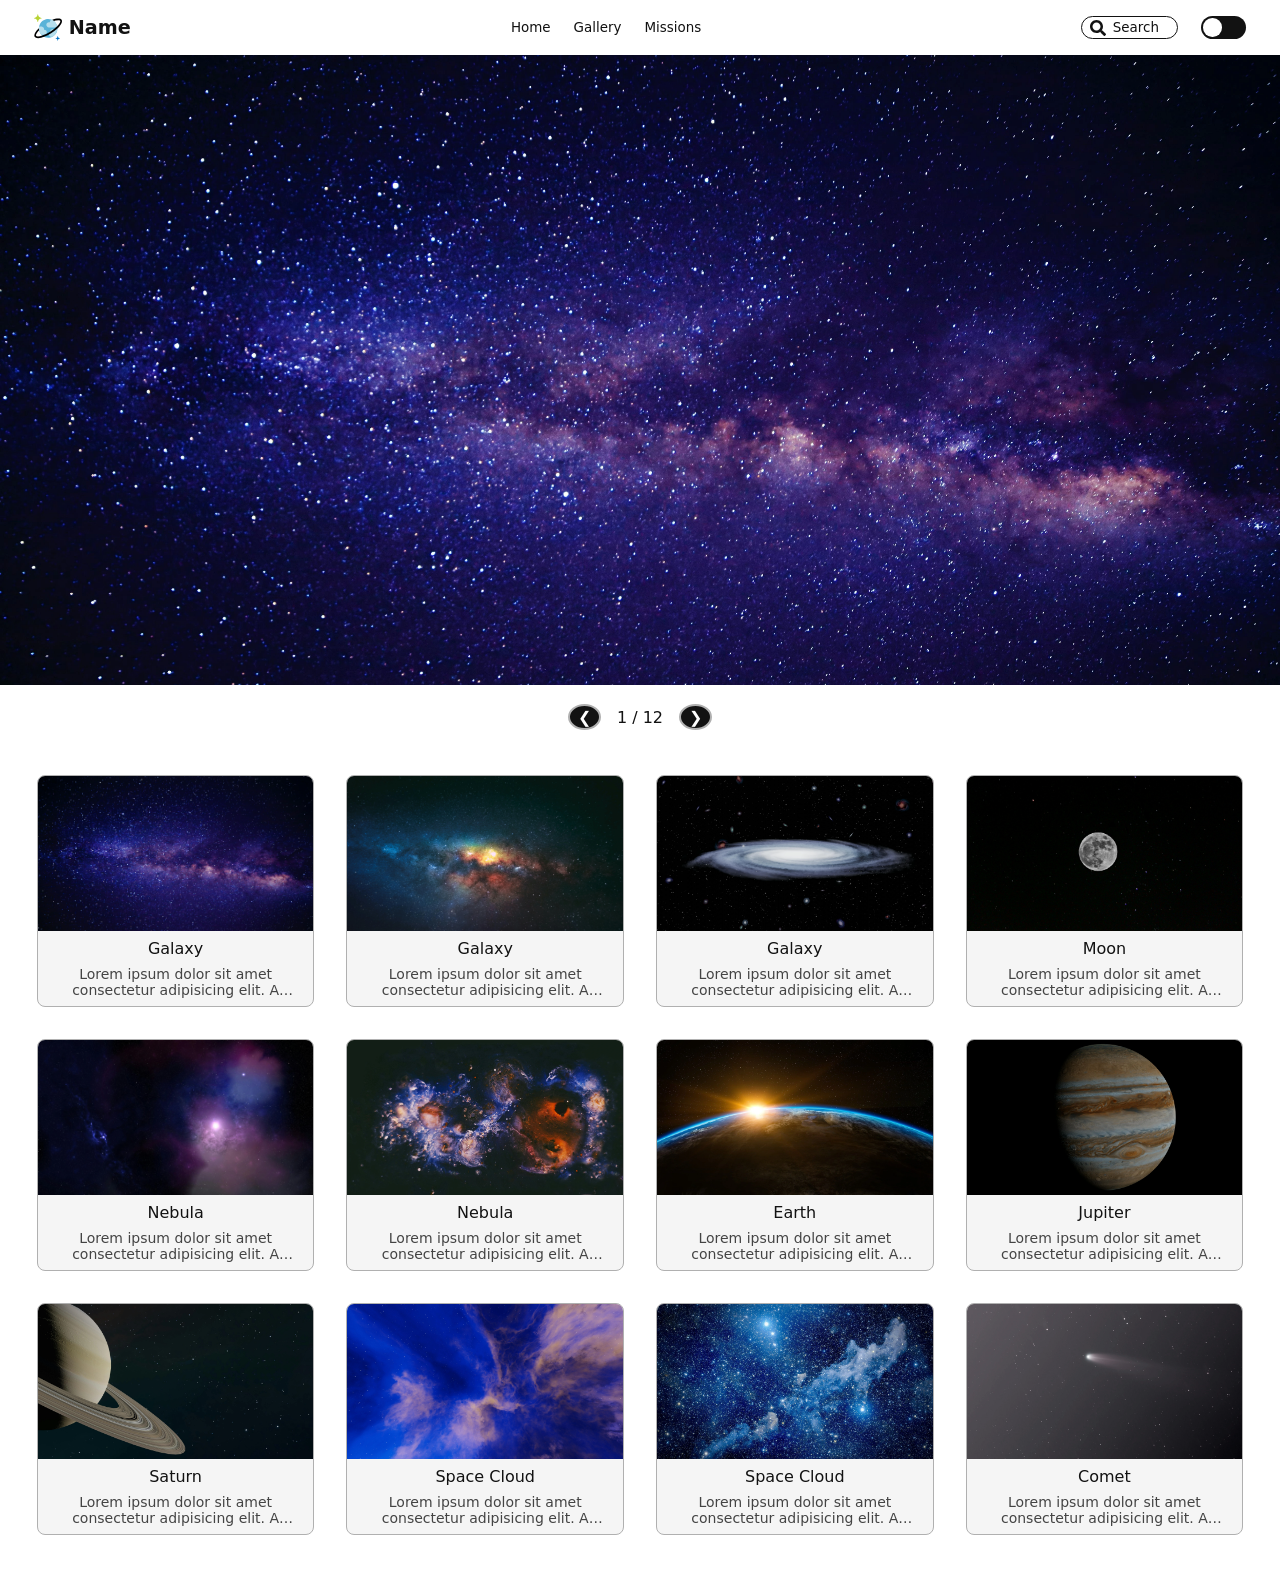
==== pages/gallery.html @ d48045e4 "Initial Commit" ====
<!DOCTYPE html>
<html lang="en">

<head>
    <meta charset="UTF-8">
    <meta name="viewport" content="width=device-width, initial-scale=1.0">
    <link rel="stylesheet" href="../style/style.css">
    <link rel="stylesheet" href="../navbar/ham_menu.css">
    <link rel="stylesheet" href="../navbar/search_bar.css">
    <link rel="stylesheet" href="../navbar/search_result.css">
    <link rel="stylesheet" href="../theme/switch_theme.css">
    <link rel="stylesheet" href="../navbar/navbar.css">
    <link rel="stylesheet" href="../slide_show/slide_show.css">
    <link rel="stylesheet" href="../image_grid/image_grid.css">
    <link rel="stylesheet" href="../image_grid/gallery_modal.css">
    <title>CosmosCraft - Gallery</title>
    <link rel="icon" type="image/x-icon" href="../img/icon/cosmos.svg">
</head>

<body>
    <nav>
        <!-- Hamburger Menu Button (left) -->
        <button class="menu-toggle" id="menuToggle">
            <div class="hamburger"></div>
        </button>

        <!-- Brand / Logo (center) -->
        <div class="nav-left">
            <ul>
                <li>
                    <a href="index.html">
                        <img src="../img/icon/cosmos.svg" alt="logo" class="brand-logo">
                    </a>
                    <span>
                        <a href="index.html">Name</a>
                    </span>
                </li>
            </ul>
        </div>

        <!-- Navigation Links (collapsible centre menu) -->
        <div class="nav-center">
            <ul>
                <li><a href="index.html">Home</a></li>
                <li><a href="gallery.html">Gallery</a></li>
                <li><a href="missions.html">Missions</a></li>
            </ul>
        </div>

        <!-- Search / Theme (right) -->
        <div class="nav-right">
            <ul>
                <li class="search-container">
                    <div class="search-box" id="searchBox">
                        <div class="search-icon"></div>
                        <span class="search-label">Search</span>
                        <input type="text" id="searchInput" placeholder="Search..." autocomplete="off">
                        <button class="cancel" id="cancelBtn"></button>
                    </div>
                    <!-- Dropdown results -->
                    <div class="search-results" id="searchResults"></div>
                </li>
                <li>
                    <button class="theme-toggle" id="themeToggle">
                        <div class="toggle-circle"></div>
                    </button>
                </li>
            </ul>
        </div>
    </nav>

    <!-- Slideshow -->
    <div class="slideshow-container">
        <img src="../img/galaxy (2).webp" alt="image">
        <img src="../img/galaxy (3).webp" alt="image">
        <img src="../img/galaxy.webp" alt="image">
        <img src="../img/moon.webp" alt="image">
        <img src="../img/nebula (2).webp" alt="image">
        <img src="../img/nebula.webp" alt="image">
        <img src="../img/planet-earth.webp" alt="image">
        <img src="../img/planet-jupiter.webp" alt="image">
        <img src="../img/planet-saturn.webp" alt="image">
        <img src="../img/space-cloud (2).webp" alt="image">
        <img src="../img/space-cloud.webp" alt="image">
        <img src="../img/comet.webp" alt="image">
    </div>
    <div class="nav-controls">
        <button class="arrow">&#10094;</button>
        <div class="counter"></div>
        <button class="arrow">&#10095;</button>
    </div>
    </div>

    <!-- Gallery Boxes -->
    <div class="gallery-container">
        <div class="gallery-box" data-title="Galaxy" data-tags="space galaxy milky way stars">
            <div class="gallery-box-image">
                <img src="../img/galaxy (2).webp" alt="image" class="image-area">
            </div>
            <div class="gallery-box-text">
                <h3>Galaxy</h3>
                <p class="text-area">Lorem ipsum dolor sit amet consectetur adipisicing elit. A deserunt perspiciatis
                    voluptatum ex pariatur ratione quia, veritatis optio voluptas aliquid fugiat ducimus iste debitis
                    nostrum explicabo dolorem doloribus corrupti voluptates accusantium assumenda autem exercitationem
                    voluptatem. Porro, asperiores perspiciatis itaque, praesentium accusamus quae quam corporis
                    assumenda optio omnis veritatis architecto laboriosam. Lorem ipsum dolor sit amet consectetur
                    adipisicing elit. A deserunt perspiciatis
                    voluptatum ex pariatur ratione quia, veritatis optio voluptas aliquid fugiat ducimus iste debitis
                    nostrum explicabo dolorem doloribus corrupti voluptates accusantium assumenda autem exercitationem
                    voluptatem. Porro, asperiores perspiciatis itaque, praesentium accusamus quae quam corporis
                    assumenda optio omnis veritatis architecto laboriosam.</p>
            </div>
        </div>
        <div class="gallery-box" data-title="Galaxy" data-tags="space galaxy milky way stars">
            <div class="gallery-box-image">
                <img src="../img/galaxy (3).webp" alt="image" class="image-area">
            </div>
            <div class="gallery-box-text">
                <h3>Galaxy</h3>
                <p class="text-area">Lorem ipsum dolor sit amet consectetur adipisicing elit. A deserunt perspiciatis
                    voluptatum ex pariatur ratione quia, veritatis optio voluptas aliquid fugiat ducimus iste debitis
                    nostrum explicabo dolorem doloribus corrupti voluptates accusantium assumenda autem exercitationem
                    voluptatem. Porro, asperiores perspiciatis itaque, praesentium accusamus quae quam corporis
                    assumenda optio omnis veritatis architecto laboriosam.</p>
            </div>
        </div>
        <div class="gallery-box" data-title="Galaxy" data-tags="space galaxy milky way stars">
            <div class="gallery-box-image">
                <img src="../img/galaxy.webp" alt="image" class="image-area">
            </div>
            <div class="gallery-box-text">
                <h3>Galaxy</h3>
                <p class="text-area">Lorem ipsum dolor sit amet consectetur adipisicing elit. A deserunt perspiciatis
                    voluptatum ex pariatur ratione quia, veritatis optio voluptas aliquid fugiat ducimus iste debitis
                    nostrum explicabo dolorem doloribus corrupti voluptates accusantium assumenda autem exercitationem
                    voluptatem. Porro, asperiores perspiciatis itaque, praesentium accusamus quae quam corporis
                    assumenda optio omnis veritatis architecto laboriosam. Lorem ipsum dolor sit amet consectetur
                    adipisicing elit. A deserunt perspiciatis
                    voluptatum ex pariatur ratione quia, veritatis optio voluptas aliquid fugiat ducimus iste debitis
                    nostrum explicabo dolorem doloribus corrupti voluptates accusantium assumenda autem exercitationem
                    voluptatem. Porro, asperiores perspiciatis itaque, praesentium accusamus quae quam corporis
                    assumenda optio omnis veritatis architecto laboriosam.</p>
            </div>
        </div>
        <div class="gallery-box" data-title="Moon" data-tags="moon natural satellite">
            <div class="gallery-box-image">
                <img src="../img/moon.webp" alt="image" class="image-area">
            </div>
            <div class="gallery-box-text">
                <h3>Moon</h3>
                <p class="text-area">Lorem ipsum dolor sit amet consectetur adipisicing elit. A deserunt perspiciatis
                    voluptatum ex pariatur ratione quia, veritatis optio voluptas aliquid fugiat ducimus iste debitis
                    nostrum explicabo dolorem doloribus corrupti voluptates accusantium assumenda autem exercitationem
                    voluptatem. Porro, asperiores perspiciatis itaque, praesentium accusamus quae quam corporis
                    assumenda optio omnis veritatis architecto laboriosam.</p>
            </div>
        </div>
        <div class="gallery-box" data-title="Nebula" data-tags="nebula space purple">
            <div class="gallery-box-image">
                <img src="../img/nebula (2).webp" alt="image" class="image-area">
            </div>
            <div class="gallery-box-text">
                <h3>Nebula</h3>
                <p class="text-area">Lorem ipsum dolor sit amet consectetur adipisicing elit. A deserunt perspiciatis
                    voluptatum ex pariatur ratione quia, veritatis optio voluptas aliquid fugiat ducimus iste debitis
                    nostrum explicabo dolorem doloribus corrupti voluptates accusantium assumenda autem exercitationem
                    voluptatem. Porro, asperiores perspiciatis itaque, praesentium accusamus quae quam corporis
                    assumenda optio omnis veritatis architecto laboriosam.</p>
            </div>
        </div>
        <div class="gallery-box" data-title="Nebula" data-tags="nebula space blue">
            <div class="gallery-box-image">
                <img src="../img/nebula.webp" alt="image" class="image-area">
            </div>
            <div class="gallery-box-text">
                <h3>Nebula</h3>
                <p class="text-area">Lorem ipsum dolor sit amet consectetur adipisicing elit. A deserunt perspiciatis
                    voluptatum ex pariatur ratione quia, veritatis optio voluptas aliquid fugiat ducimus iste debitis
                    nostrum explicabo dolorem doloribus corrupti voluptates accusantium assumenda autem exercitationem
                    voluptatem. Porro, asperiores perspiciatis itaque, praesentium accusamus quae quam corporis
                    assumenda optio omnis veritatis architecto laboriosam.</p>
            </div>
        </div>
        <div class="gallery-box" data-title="Earth" data-tags="earth planet sunrise">
            <div class="gallery-box-image">
                <img src="../img/planet-earth.webp" alt="image" class="image-area">
            </div>
            <div class="gallery-box-text">
                <h3>Earth</h3>
                <p class="text-area">Lorem ipsum dolor sit amet consectetur adipisicing elit. A deserunt perspiciatis
                    voluptatum ex pariatur ratione quia, veritatis optio voluptas aliquid fugiat ducimus iste debitis
                    nostrum explicabo dolorem doloribus corrupti voluptates accusantium assumenda autem exercitationem
                    voluptatem. Porro, asperiores perspiciatis itaque, praesentium accusamus quae quam corporis
                    assumenda optio omnis veritatis architecto laboriosam. Lorem ipsum dolor sit amet consectetur
                    adipisicing elit. A deserunt perspiciatis
                    voluptatum ex pariatur ratione quia, veritatis optio voluptas aliquid fugiat ducimus iste debitis
                    nostrum explicabo dolorem doloribus corrupti voluptates accusantium assumenda autem exercitationem
                    voluptatem. Porro, asperiores perspiciatis itaque, praesentium accusamus quae quam corporis
                    assumenda optio omnis veritatis architecto laboriosam.</p>
            </div>
        </div>
        <div class="gallery-box" data-title="Jupiter" data-tags="jupiter planet largest biggest">
            <div class="gallery-box-image">
                <img src="../img/planet-jupiter.webp" alt="image" class="image-area">
            </div>
            <div class="gallery-box-text">
                <h3>Jupiter</h3>
                <p class="text-area">Lorem ipsum dolor sit amet consectetur adipisicing elit. A deserunt perspiciatis
                    voluptatum ex pariatur ratione quia, veritatis optio voluptas aliquid fugiat ducimus iste debitis
                    nostrum explicabo dolorem doloribus corrupti voluptates accusantium assumenda autem exercitationem
                    voluptatem. Porro, asperiores perspiciatis itaque, praesentium accusamus quae quam corporis
                    assumenda optio omnis veritatis architecto laboriosam.</p>
            </div>
        </div>
        <div class="gallery-box" data-title="Saturn" data-tags="saturn planet rings">
            <div class="gallery-box-image">
                <img src="../img/planet-saturn.webp" alt="image" class="image-area">
            </div>
            <div class="gallery-box-text">
                <h3>Saturn</h3>
                <p class="text-area">Lorem ipsum dolor sit amet consectetur adipisicing elit. A deserunt perspiciatis
                    voluptatum ex pariatur ratione quia, veritatis optio voluptas aliquid fugiat ducimus iste debitis
                    nostrum explicabo dolorem doloribus corrupti voluptates accusantium assumenda autem exercitationem
                    voluptatem. Porro, asperiores perspiciatis itaque, praesentium accusamus quae quam corporis
                    assumenda optio omnis veritatis architecto laboriosam.</p>
            </div>
        </div>
        <div class="gallery-box" data-title="Space Cloud" data-tags="cloud space blue">
            <div class="gallery-box-image">
                <img src="../img/space-cloud (2).webp" alt="image" class="image-area">
            </div>
            <div class="gallery-box-text">
                <h3>Space Cloud</h3>
                <p class="text-area">Lorem ipsum dolor sit amet consectetur adipisicing elit. A deserunt perspiciatis
                    voluptatum ex pariatur ratione quia, veritatis optio voluptas aliquid fugiat ducimus iste debitis
                    nostrum explicabo dolorem doloribus corrupti voluptates accusantium assumenda autem exercitationem
                    voluptatem. Porro, asperiores perspiciatis itaque, praesentium accusamus quae quam corporis
                    assumenda optio omnis veritatis architecto laboriosam. Lorem ipsum dolor sit amet consectetur
                    adipisicing elit. A deserunt perspiciatis
                    voluptatum ex pariatur ratione quia, veritatis optio voluptas aliquid fugiat ducimus iste debitis
                    nostrum explicabo dolorem doloribus corrupti voluptates accusantium assumenda autem exercitationem
                    voluptatem. Porro, asperiores perspiciatis itaque, praesentium accusamus quae quam corporis
                    assumenda optio omnis veritatis architecto laboriosam.</p>
            </div>
        </div>
        <div class="gallery-box" data-title="Space Cloud" data-tags="space cloud stars blue">
            <div class="gallery-box-image">
                <img src="../img/space-cloud.webp" alt="image" class="image-area">
            </div>
            <div class="gallery-box-text">
                <h3>Space Cloud</h3>
                <p class="text-area">Lorem ipsum dolor sit amet consectetur adipisicing elit. A deserunt perspiciatis
                    voluptatum ex pariatur ratione quia, veritatis optio voluptas aliquid fugiat ducimus iste debitis
                    nostrum explicabo dolorem doloribus corrupti voluptates accusantium assumenda autem exercitationem
                    voluptatem. Porro, asperiores perspiciatis itaque, praesentium accusamus quae quam corporis
                    assumenda optio omnis veritatis architecto laboriosam.</p>
            </div>
        </div>
        <div class="gallery-box" data-title="Comet" data-tags="comet ice tail">
            <div class="gallery-box-image">
                <img src="../img/comet.webp" alt="image" class="image-area">
            </div>
            <div class="gallery-box-text">
                <h3>Comet</h3>
                <p class="text-area">Lorem ipsum dolor sit amet consectetur adipisicing elit. A deserunt perspiciatis
                    voluptatum ex pariatur ratione quia, veritatis optio voluptas aliquid fugiat ducimus iste debitis
                    nostrum explicabo dolorem doloribus corrupti voluptates accusantium assumenda autem exercitationem
                    voluptatem. Porro, asperiores perspiciatis itaque, praesentium accusamus quae quam corporis
                    assumenda optio omnis veritatis architecto laboriosam.</p>
            </div>
        </div>
    </div>

    <div id="gallery-modal" class="gallery-modal">
        <div class="gallery-modal-content">
            <img id="gallery-modal-image" src="" alt="Preview">
            <div id="gallery-modal-text"></div>
        </div>
        <span class="gallery-modal-close"></span>
    </div>

    <!-- scripts -->
    <script src="../navbar/hamburger_menu.js"></script>
    <script src="../navbar/serach.js"></script>
    <script src="../theme/switch_theme.js"></script>
    <script src="../slide_show/left_right_buttons.js"></script>
    <script src="../image_grid/gallery-preview.js"></script>
</body>

</html>
---- style/style.css ----
:root {
    --main-heading-font: Verdana, Geneva, Tahoma, sans-serif;
    --main-body-font: 'Franklin Gothic Medium', 'Arial Narrow', Arial, sans-serif;
    --close-icon: "\2716";

    --page-bg: rgb(255, 255, 255);
    --primary-text-color: rgb(18, 18, 18);
    --secondary-text-color: rgb(68, 68, 68);
    --border-color: rgb(176, 176, 176);
    --hover-color: rgb(160, 160, 160);
    --button-color: rgb(136, 136, 136);
    --overlay-color: rgba(250, 250, 250, 0.99);
    --overlay-secondary-color: rgba(245, 245, 245, 0.99);
}

body {
    margin: 0;
    padding: 0;
    font-family: system-ui, -apple-system, BlinkMacSystemFont, 'Segoe UI', Roboto, Oxygen, Ubuntu, Cantarell, 'Open Sans', 'Helvetica Neue', sans-serif;
    background-color: var(--page-bg);
    color: var(--primary-text-color);
}

body.dark-theme {
    --page-bg: rgb(18, 18, 18);
    --primary-text-color: rgb(224, 224, 224);
    --secondary-text-color: rgb(176, 176, 176);
    --border-color: rgb(68, 68, 68);
    --overlay-color: rgb(23, 23, 23, 0.99);
    --overlay-secondary-color: rgb(28, 28, 28, 0.99);
}

.background {
    background-color: var(--page-bg);
}

.icon {
    display: inline-block;
    width: 1.5rem;
    height: 1.5rem;
    vertical-align: middle;
}

.text_link {
    display: inline-block;
    font-family: var(--main-body-font);
    font-size: small;
    font-style: italic;
}
---- navbar/ham_menu.css ----
/* ===== HAMBURGER MENU BUTTON ===== */
.menu-toggle {
    display: none;
    /* Hidden on desktop */
    background-color: transparent;
    border: none;
    cursor: pointer;
    padding: 0.2rem;
    z-index: 11;
}

.hamburger {
    display: block;
    width: 1.5rem;
    height: 0.15rem;
    border-radius: 2px;
    background-color: var(--primary-text-color);
    /* middle bar */
    position: relative;
    transition: all 0.3s ease;
}

.hamburger::before,
.hamburger::after {
    content: '';
    position: absolute;
    width: 100%;
    height: 0.15rem;
    border-radius: 2px;
    background-color: var(--primary-text-color);
    left: 0;
    transition: all 0.3s ease;
}

.hamburger::before {
    top: -5px;
}

.hamburger::after {
    top: 5px;
}

/* Hamburger animation when active */
.menu-toggle.active .hamburger {
    background-color: transparent;
}

.menu-toggle.active .hamburger::before {
    top: 0;
    transform: rotate(45deg);
}

.menu-toggle.active .hamburger::after {
    top: 0;
    transform: rotate(-45deg);
}

.menu-toggle:hover {
  background-color: transparent; /* keep it clear */
  box-shadow: none;              /* remove default focus/hover shadow */
}
---- navbar/search_bar.css ----
/* Container for positioning context */
.search-container {
  position: relative;
  /* This creates positioning context */
  display: inline-block;
  /* Maintains space even when search-box is absolute */
  min-width: fit-content;
  /* Reserves minimum space */
}

.search-box {
  display: flex;
  align-items: center;
  justify-content: center;
  background-color: var(--nav-bg);
  border-radius: 9999px;
  padding: 2px 8px;
  border: 1px solid var(--primary-text-color);
  cursor: pointer;
  gap: 0.4rem;
  width: fit-content;
  margin: 0;
  transition: all 0.3s cubic-bezier(0.4, 0, 0.2, 1);
  /* Smoother easing */
  position: relative;
  /* Always positioned, just changes to absolute */
}

/* Expanded state - floats over navbar, expands LEFT */
.search-box.expanded {
  position: absolute;
  right: 0;
  /* Anchor to right edge, expands leftward */
  top: 50%;
  transform: translateY(-50%);
  transform-origin: right left;
  width: var(--dynamic-width);
  /* Fixed width when expanded */
  z-index: 12;
  /* Above other elements */
  background-color: var(--nav-bg);
  /* Match navbar background */
}

.search-label {
  font-size: var(--nav-font-size);
  color: var(--primary-text-color);
  transition: opacity 0.25s ease, width 0.25s ease;
  /* Faster transition */
  white-space: nowrap;
}

.search-icon {
  width: 1rem;
  height: 1rem;
  background-color: var(--primary-text-color);
  -webkit-mask: url("../img/icon/search-solid.svg") no-repeat center;
  mask: url("../img/icon/search-solid.svg") no-repeat center;
  -webkit-mask-size: contain;
  mask-size: contain;
}

.search-box.expanded .search-label {
  opacity: 0;
  width: 0;
  pointer-events: none;
}

.search-box input {
  border: none;
  outline: none;
  background: transparent;
  font-size: var(--nav-font-size);
  color: var(--primary-text-color);
  width: 0;
  opacity: 0;
  transition: opacity 0.3s ease 0.1s, width 0.3s ease;
}

.search-box.expanded input {
  width: 100%;
  /* Fill available space */
  flex: 1;
  /* Take remaining space */
  opacity: 1;
}

.search-box .cancel {
  border: none;
  background: transparent;
  color: var(--primary-text-color);
  cursor: pointer;
  display: none;
  flex-shrink: 0;
  /* Don't shrink */
  font-size: 1rem;
}

.search-box.expanded .cancel {
  display: inline-flex;
  align-items: center;
}

.cancel::before {
  content: var(--close-icon);
  color: var(--primary-text-color);
  font-size: 1rem;
}


/* Ensure icons don't shrink */
.search-box {
  flex-shrink: 0;
  display: flex;
  align-items: center;
}

/* ===== HIDE CENTER ELEMENTS WHEN SEARCH IS ACTIVE ===== */

/* Desktop (>768px): Hide nav-center (navigation links) */
@media (min-width: 769px) {

  .search-box.expanded~* .nav-center,
  nav:has(.search-box.expanded) .nav-center {
    opacity: 0;
    visibility: hidden;
    pointer-events: none;
    transition: opacity 0.2s ease, visibility 0.2s ease;
  }
}

/* Mobile/Tablet (≤768px): Hide nav-left (brand/logo) */
@media (max-width: 768px) {
  nav:has(.search-box.expanded) .nav-left {
    opacity: 0;
    visibility: hidden;
    pointer-events: none;
    transition: opacity 0.2s ease, visibility 0.2s ease;
  }

  /* Keep hamburger menu visible */
  nav:has(.search-box.expanded) .menu-toggle {
    opacity: 1;
    visibility: visible;
    pointer-events: auto;
  }
}

nav:has(.search-box.expanded)::before {
  content: '';
  position: absolute;
  top: 0;
  left: 0;
  right: 0;
  bottom: 0;
  background: var(--nav-bg);
  opacity: 0.95;
  z-index: 11;
  pointer-events: none;
}

nav:has(.search-box.expanded) .search-box {
  z-index: 12;
}
---- navbar/search_result.css ----
/* Search Results Dropdown */
.search-results {
    position: absolute;
    top: calc(100% + 8px);
    right: 0;
    width: var(--dynamic-width);
    background-color: var(--overlay-color);
    border: 1px solid var(--primary-text-color);
    border-radius: 0.5rem;
    overflow: hidden;
    z-index: 100;
    display: none;
    /* Hidden by default */
    max-height: 400px;
    overflow-y: auto;
}

.search-results.visible {
    display: block;
}

/* No results message */
.search-no-results {
    padding: 1rem;
    text-align: center;
    color: var(--primary-text-color);
    font-size: var(--nav-font-size);
}

/* Individual result item */
.search-result-item {
    display: flex;
    align-items: center;
    gap: 0.75rem;
    padding: 0.6rem 1rem;
    cursor: pointer;
    transition: background-color 0.2s ease;
    text-decoration: none;
    color: var(--primary-text-color);
}

.search-result-item:hover {
    background-color: var(--color-hover);
}

/* Thumbnail in result */
.search-result-item img {
    width: 2.5rem;
    height: auto;
    object-fit: cover;
    border-radius: 0.25rem;
    flex-shrink: 0;
}

/* Result text */
.search-result-text {
    display: flex;
    flex-direction: column;
    gap: 0.2rem;
}

.search-result-title {
    font-size: 0.9rem;
    font-weight: bold;
    color: var(--primary-text-color);
}

.search-result-desc {
    font-size: 0.8rem;
    opacity: 0.7;
}

/* Highlight matched text */
.search-result-title mark,
.search-result-desc mark {
    background-color: yellow;
    color: black;
    border-radius: 2px;
    padding: 0 2px;
}

/* Scrollbar styling */
.search-results::-webkit-scrollbar {
    width: 4px;
}

.search-results::-webkit-scrollbar-thumb {
    background-color: var(--primary-text-color);
    border-radius: 4px;
    opacity: 0.5;
}
---- theme/switch_theme.css ----
.theme-toggle {
    width: clamp(24px, 5vh, 60px);
    height: clamp(12px, 2.5vh, 30px);
    background-color: var(--primary-text-color);
    border-radius: 9999px;
    border: none;
    cursor: pointer;
    position: relative;
    display: inline-flex;
    align-items: center;
    justify-content: flex-start;
    margin: 0;
    padding: 0;
    transition: background-color 0.3s ease;
}

.toggle-circle {
    width: calc(50% - 4px);
    /* Knob is half width minus padding */
    height: calc(100% - 4px);
    /* Slightly smaller than track */
    background-color: var(--page-bg);
    border-radius: 50%;
    position: absolute;
    top: 2px;
    /* Center vertically */
    left: 2px;
    /* Start position */
    transition: left 0.3s ease, background-color 0.3s ease;
}

body.dark-theme .toggle-circle {
    left: calc(50% + 2px);
}

.theme-toggle:hover{
    background-color: var(--primary-text-color);
}
---- navbar/navbar.css ----
:root {
    --nav-gap: clamp(0.4rem, 0.3vw + 0.2rem, 1.2rem);
    --nav-padding-x: 2vw;
    --nav-item-padding: min(1vh, 0.5rem) min(1vw, 0.5rem);
    --nav-font-size: clamp(0.8rem, 0.8vw + 0.2rem, 1.5rem);
    --brand-font-size: clamp(1.2rem, 1vw + 0.4rem, 2rem);
    --border-radius: min(1vw, 8px);
}

/* ===== NAVIGATION ===== */
nav {
    display: flex;
    justify-content: space-between;
    align-items: center;
    position: sticky;
    top: 0;
    z-index: 10;
    background-color: var(--page-bg);
    color: var(--primary-text-color);
    padding: 0.5rem var(--nav-padding-x);
}

nav ul {
    display: flex;
    align-items: center;
    padding: 0;
    margin: 0;
    list-style-type: none;
    gap: var(--nav-gap);
}

nav li {
    list-style-type: none;
    padding: 0.2rem;
    font-weight: 400;
    border-radius: var(--border-radius);
}

nav li a {
    text-decoration: none;
    color: var(--primary-text-color);
}

/* ===== NAV SECTIONS ===== */
.nav-left ul {
    justify-content: flex-start;
}

.nav-center ul {
    justify-content: center;
}

.nav-right ul {
    justify-content: flex-end;
}

/* ===== NAV ITEMS ===== */
.nav-left li {
    display: flex;
    align-items: center;
    gap: 0.4rem;
    font-weight: bold;
    font-size: var(--brand-font-size);
    padding: 0.2rem 0.5rem;
}

.nav-center li,
.nav-right li {
    display: flex;
    align-items: center;
    font-size: var(--nav-font-size);
    padding: var(--nav-item-padding);
}

/* Hover Effects */
.nav-center li:hover {
    background-color: var(--hover-color);
}

/* Icons & Images */
.nav-left img {
    max-width: 1.8rem;
    height: auto;
    object-fit: contain;
    display: block;
}

.nav-left span,
.nav-right span {
    line-height: 1;
}

/* ===== TABLET (768px and below) ===== */
@media (max-width: 768px) {
    :root {
        --nav-padding-x: 1rem;
        --nav-gap: 0.5rem;
    }

    nav {
        flex-wrap: wrap;
    }

    /* Hamburger on left */
    .menu-toggle {
        display: block;
        order: 1;
        color: var(--primary-text-color);
    }

    /* Brand/logo in center */
    .nav-left {
        order: 2;
        flex: 1;
        display: flex;
        justify-content: center;
    }

    /* Sign-in/theme icons on right */
    .nav-right {
        order: 3;
        display: flex;
        justify-content: flex-end;
    }

    /* Hide center nav by default */
    .nav-center {
        display: none;
        order: 4;
        width: 100%;
        margin-top: 0.5rem;
        background-color: var(--page-bg);
        padding: 1rem 0;
    }

    .nav-center.active {
        display: block;
    }

    .nav-center ul {
        flex-direction: column;
        width: 100%;
        gap: 0.5rem;
    }

    .nav-center li {
        width: 100%;
        text-align: center;
        font-size: 1rem;
        padding: 0.75rem;
    }

    .nav-center li:hover {
        background-color: var(--hover-color);
    }

    /* Icons only on right */
    .nav-right ul > li > span {
        display: none;
    }
}

/* ===== MOBILE (576px and below) ===== */
@media (max-width: 576px) {
    :root {
        --nav-padding-x: 0.5rem;
        --nav-gap: 0.3rem;
    }

    .nav-center li {
        font-size: 0.95rem;
        padding: 0.7rem;
    }

    .nav-right li img {
        width: 1.3rem;
    }

    .nav-left img {
        width: 1.5rem;
    }
}

/* ===== VERY SMALL MOBILE (400px and below) ===== */
@media (max-width: 400px) {
    .nav-center li {
        font-size: 0.85rem;
        padding: 0.6rem;
    }
}
---- slide_show/slide_show.css ----
/* Slideshow itself */
.slideshow-container {
    display: flex;
    max-width: 100vw;
    height: 70vh;
    overflow-x: auto;
    scroll-snap-type: x mandatory;
    scroll-behavior: smooth;
}

.slideshow-container img {
    flex: 0 0 100%;
    max-width: 100vw;
    height: auto;
    object-fit: cover;
    scroll-snap-align: start;
}

/* Hide scrollbar */
.slideshow-container::-webkit-scrollbar {
    display: none;
}

.slideshow-container {
    -ms-overflow-style: none;
    scrollbar-width: none;
}

/* Navigation controls BELOW slideshow */
.nav-controls {
    display: flex;
    justify-content: center;
    /* center everything */
    align-items: center;
    gap: 1rem;
    /* spacing between arrow and dots */
    margin-top: 1.2rem;
    /* space below slideshow */
}

/* Arrow buttons (inline, not absolute anymore) */
.arrow {
    background: var(--primary-text-color);
    color: var(--page-bg);
    border: 2px solid var(--border-color);
    padding: 0.1rem 0.5rem;
    cursor: pointer;
    font-size: 1rem;
    border-radius: 50%;
}

.arrow:hover{
    background-color: var(--hover-color);
}

.counter {
    font-size: 1rem;
    color: var(--page-text);
}
---- image_grid/image_grid.css ----
.gallery-container {
  margin: 1rem 0.5rem;
  display: grid;
  grid-template-columns: repeat(auto-fit, minmax(300px, auto));
  max-width: 100%;
  padding: clamp(0.5rem, 1vw, 1rem);
  justify-content: center;
}

.gallery-box {
  margin: 1rem;
  background: var(--overlay-secondary-color);
  overflow: hidden;
  /* Prevents image overflow */
  display: flex;
  flex-direction: column;
  border: 1px solid var(--border-color);
  border-radius: 0.5rem;
}

/* Image Container - Fixed aspect ratio */
.gallery-box-image {
  width: 100%;
  aspect-ratio: 16 / 9;
  overflow: hidden;
  background-color: brown;
}

.gallery-box-image img {
  width: 100%;
  height: 100%;
  /* Fill the container */
  object-fit: cover;
  /* Crop to fill, maintains aspect ratio */
  display: block;
}

/* Text Content */
.gallery-box-text {
  padding: 0.5rem;
  text-align: center;
}

.gallery-box-text h3 {
  margin: 0;
  font-size: 1rem;
  font-weight: 500;
  color: var(--primary-text-color);
}

.gallery-box-text p {
  display: -webkit-box;
  -webkit-box-orient: vertical;
  -webkit-line-clamp: 2;
  /* WebKit-specific */
  line-clamp: 2;
  /* Standard property */
  overflow: hidden;
  text-overflow: ellipsis;
  margin: 0.5rem 0 0 0;
  font-size: 0.875rem;
  color: var(--secondary-text-color);
}

/* ===== RESPONSIVE BREAKPOINTS ===== */
/* Tablet */
@media (max-width: 768px) {
  .gallery-container {
    grid-template-columns: repeat(auto-fit, minmax(250px, auto));
  }

  .gallery-box-text h3 {
    font-size: 0.9rem;
  }

  .gallery-box-text p {
    font-size: 0.8rem;
  }
}

/* Mobile */
@media (max-width: 576px) {
  .gallery-container {
    grid-template-columns: repeat(auto-fit, minmax(200px, auto));
  }

  .gallery-box-text h3 {
    font-size: 0.85rem;
  }
}

/* Very Small Mobile - Single Column */
@media (max-width: 400px) {
  .gallery-container {
    grid-template-columns: auto;
  }
}
---- image_grid/gallery_modal.css ----
.gallery-modal {
  display: none;
  /* Hidden by default */
  position: fixed;
  z-index: 90;
  inset: 0;
  width: 100%;
  height: 100%;
  background-color: rgba(0, 0, 0, 0.7);
  /* Dark overlay */
  justify-content: center;
  align-items: center;
  border: none;
}

.gallery-modal-content {
  display: flex;
  flex-direction: column;
  background: var(--overlay-secondary-color);
  padding: 0.5rem;
  border-radius: 0.5rem;
  max-width: 80vw;
  max-height: 80vh;
  text-align: center;
  overflow: hidden;
  z-index: 95;
  /* ensures pseudo-element stays clipped */
}

.gallery-modal-content img {
  display: block;
  max-width: 100%;
  height: 100%;
  max-height: 60vh;
  margin: 0;
  object-fit: cover;
}

#gallery-modal-text {
  flex: 1;
  /* take remaining space */
  overflow-y: auto;
  /* scroll only text */
  max-height: 20vh;
  /* limit text height */
  max-width: 100%;
  margin: 0;
  padding: 0.5rem;
  text-align: center;
  font-size: 1rem;
  line-height: 1;
}

/* Hide scrollbar */
#gallery-modal-text::-webkit-scrollbar {
    display: none;
}

#gallery-modal-text {
    -ms-overflow-style: none;
    scrollbar-width: none;
}

.gallery-modal-close {
  position: absolute;
  top: 0.5rem;
  right: 0.5rem;
  cursor: pointer;
  z-index: 99;
}

.gallery-modal-close::before {
  content: var(--close-icon);
  color: var(--button-color);
  font-size: 1.5rem;
  filter: brightness(170%);
}

@media (max-width: 768px) {
  .gallery-modal-close {
    top: 0.25rem;
    right: 0.25rem;
  }

  .gallery-modal-close::before {
    font-size: 1.2rem;
  }
}
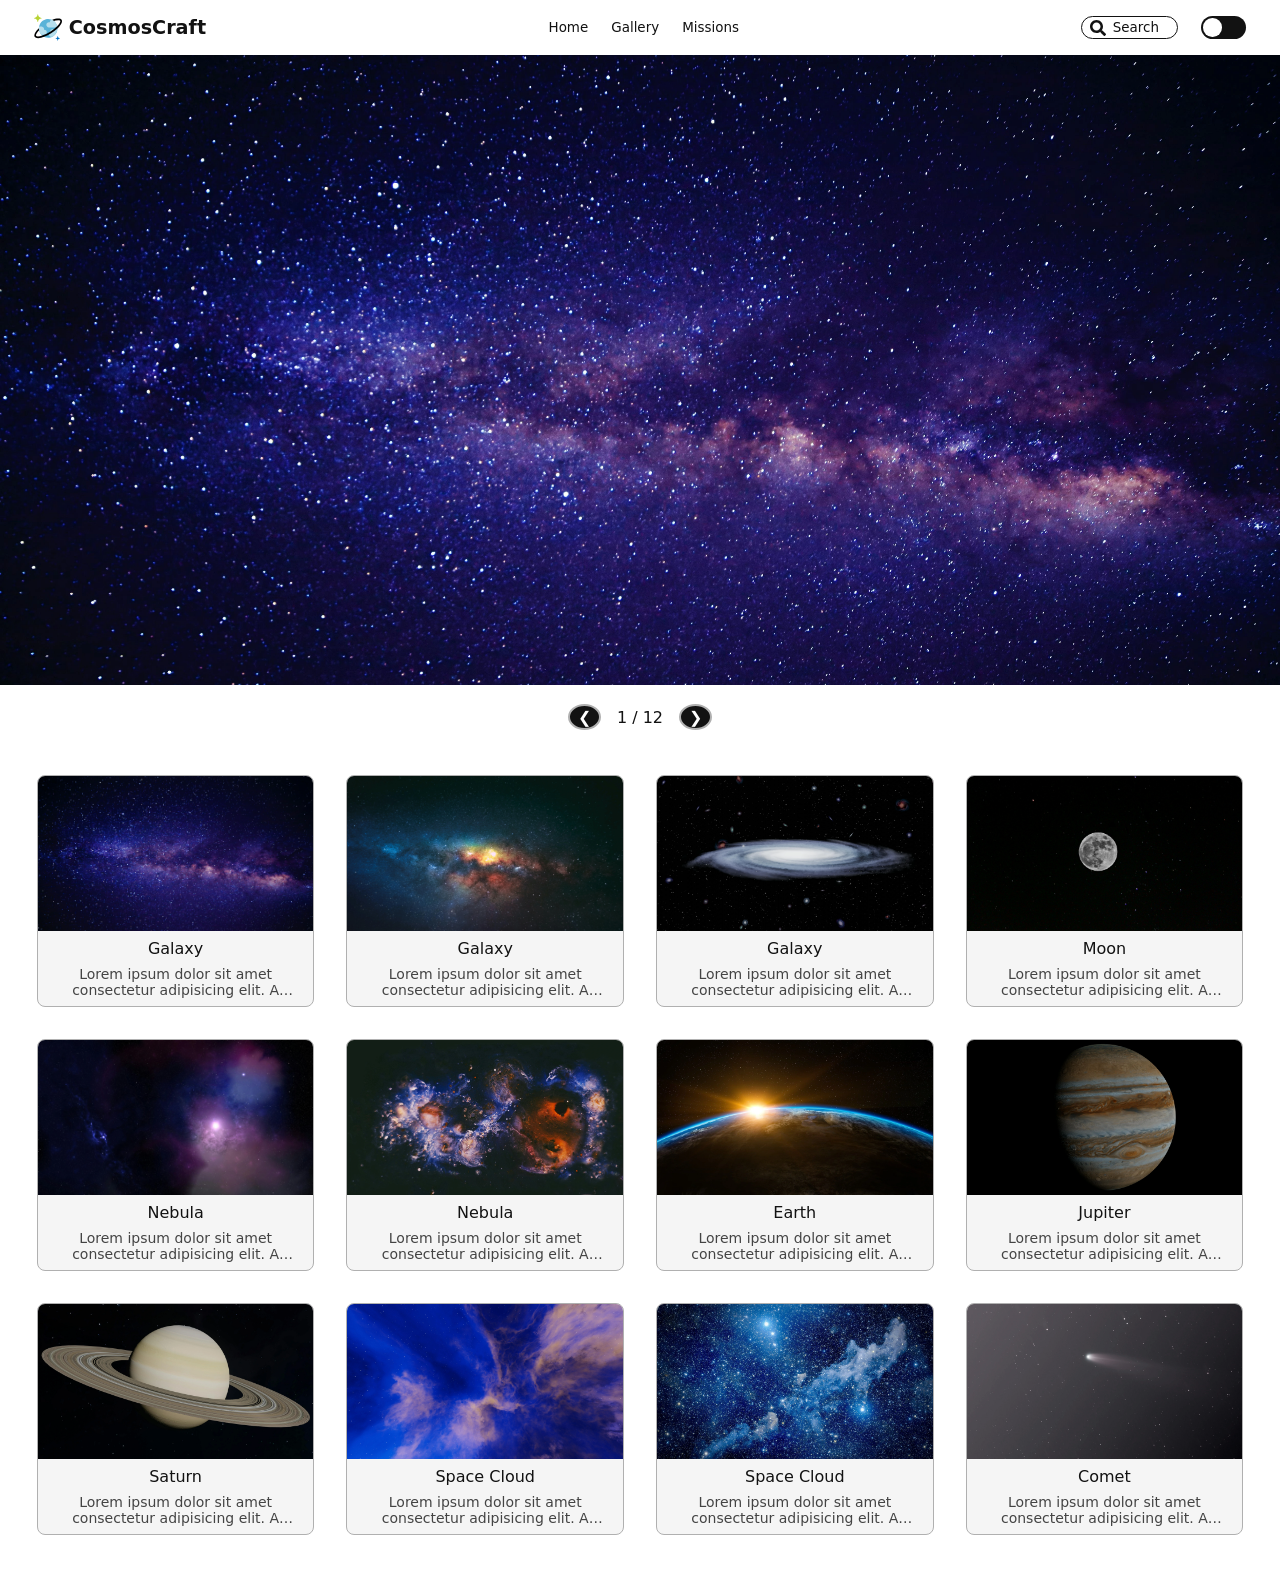
==== commit 3ac09339: "Add color-scheme meta and update site name Add meta name="color-scheme" content="light dark" to inde" ====
--- a/pages/gallery.html
+++ b/pages/gallery.html
@@ -4,6 +4,7 @@
 <head>
     <meta charset="UTF-8">
     <meta name="viewport" content="width=device-width, initial-scale=1.0">
+    <meta name="color-scheme" content="light dark">
     <link rel="stylesheet" href="../style/style.css">
     <link rel="stylesheet" href="../navbar/ham_menu.css">
     <link rel="stylesheet" href="../navbar/search_bar.css">
@@ -28,11 +29,11 @@
         <div class="nav-left">
             <ul>
                 <li>
-                    <a href="index.html">
+                    <a href="../index.html">
                         <img src="../img/icon/cosmos.svg" alt="logo" class="brand-logo">
                     </a>
                     <span>
-                        <a href="index.html">Name</a>
+                        <a href="../index.html">CosmosCraft</a>
                     </span>
                 </li>
             </ul>
@@ -41,7 +42,7 @@
         <!-- Navigation Links (collapsible centre menu) -->
         <div class="nav-center">
             <ul>
-                <li><a href="index.html">Home</a></li>
+                <li><a href="../index.html">Home</a></li>
                 <li><a href="gallery.html">Gallery</a></li>
                 <li><a href="missions.html">Missions</a></li>
             </ul>
--- a/navbar/navbar.css
+++ b/navbar/navbar.css
@@ -128,9 +128,8 @@
         display: none;
         order: 4;
         width: 100%;
-        margin-top: 0.5rem;
+        margin-top: 0.2rem;
         background-color: var(--page-bg);
-        padding: 1rem 0;
     }
 
     .nav-center.active {
@@ -140,14 +139,19 @@
     .nav-center ul {
         flex-direction: column;
         width: 100%;
-        gap: 0.5rem;
+        padding: 0;
+        align-items: flex-start;
     }
 
     .nav-center li {
         width: 100%;
-        text-align: center;
+        text-align: left;
         font-size: 1rem;
-        padding: 0.75rem;
+    }
+
+    .nav-center li a{
+        width: 100%;
+        text-align: left;
     }
 
     .nav-center li:hover {
@@ -155,7 +159,7 @@
     }
 
     /* Icons only on right */
-    .nav-right ul > li > span {
+    .nav-right ul > li > div > span {
         display: none;
     }
 }
@@ -169,7 +173,6 @@
 
     .nav-center li {
         font-size: 0.95rem;
-        padding: 0.7rem;
     }
 
     .nav-right li img {
@@ -185,6 +188,5 @@
 @media (max-width: 400px) {
     .nav-center li {
         font-size: 0.85rem;
-        padding: 0.6rem;
     }
 }
